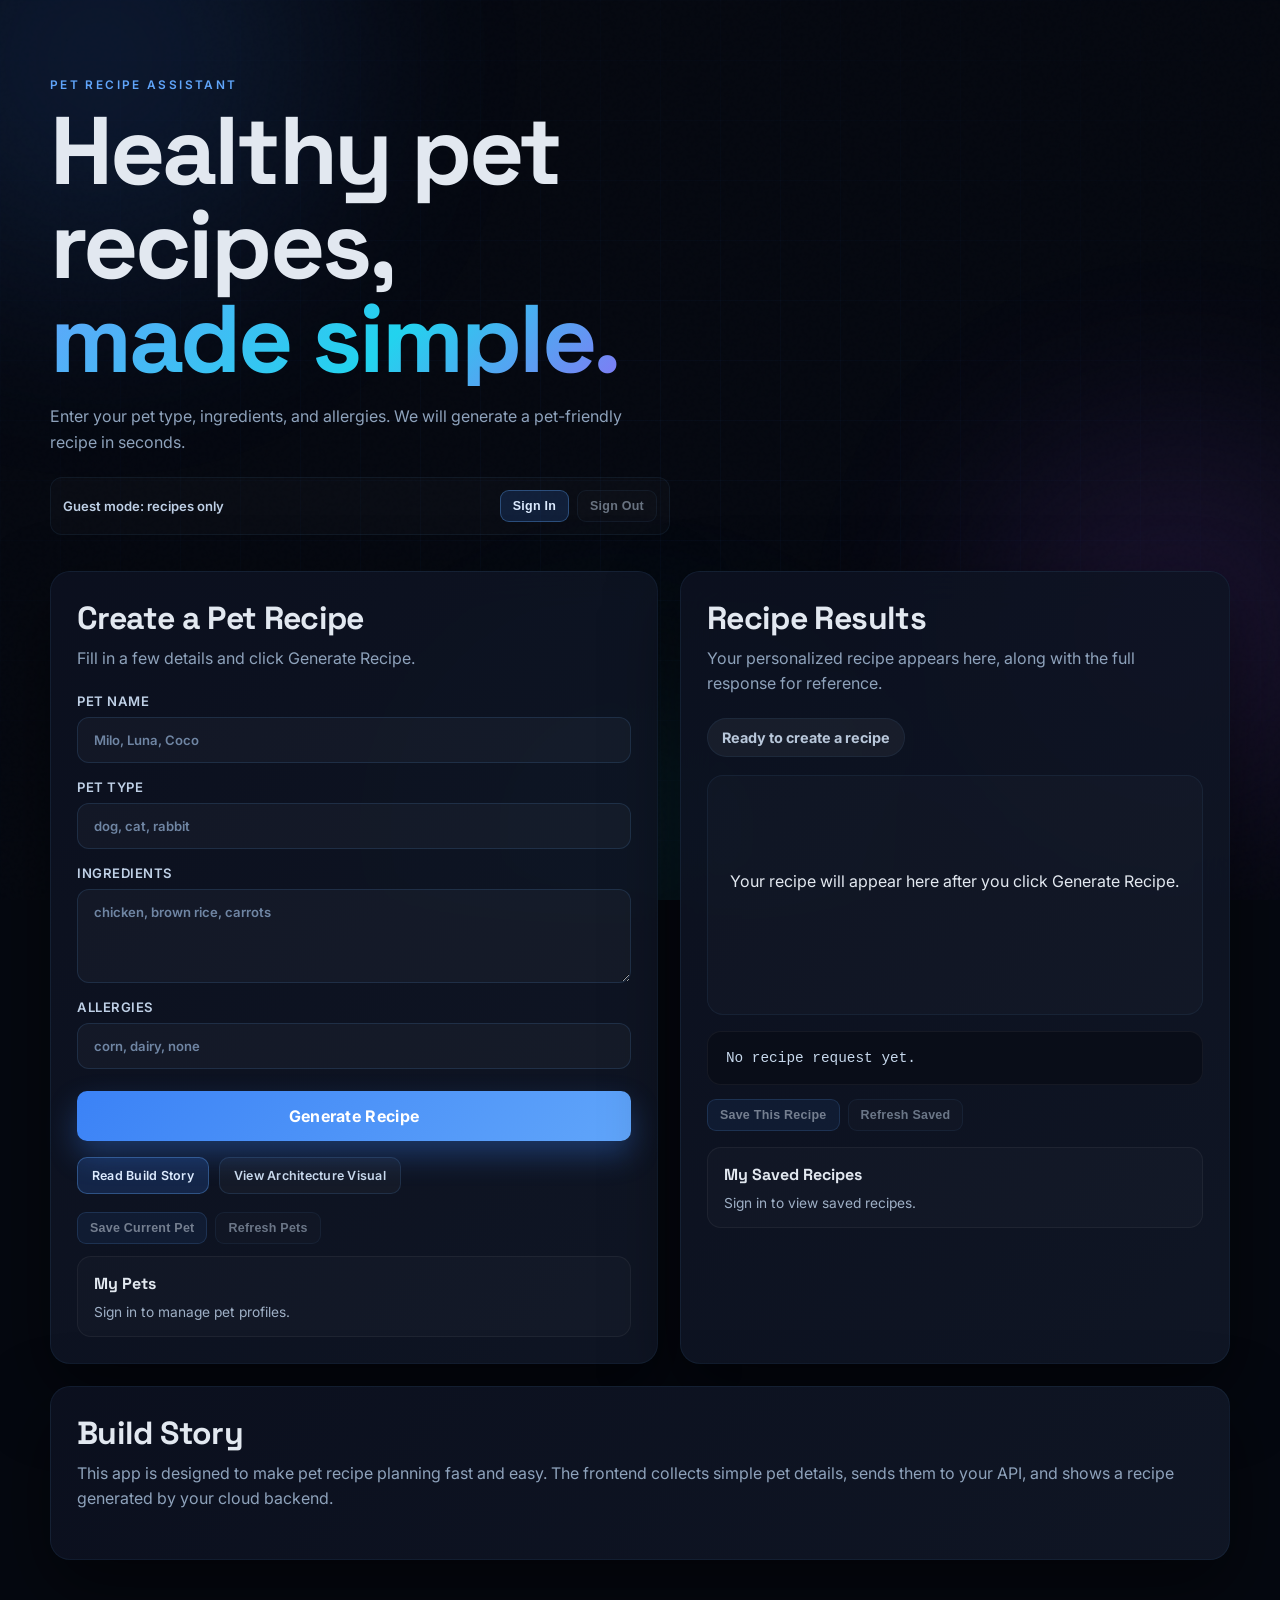
==== frontend/index.html @ ad357bfb "Initial pet recipe app with cloud deploy scripts" ====
<!DOCTYPE html>
<html lang="en">
<head>
    <meta charset="UTF-8">
    <meta name="viewport" content="width=device-width, initial-scale=1.0">
    <title>Pet Recipe Studio</title>
    <link rel="preconnect" href="https://fonts.googleapis.com">
    <link rel="preconnect" href="https://fonts.gstatic.com" crossorigin>
    <link href="https://fonts.googleapis.com/css2?family=Inter:wght@400;500;600;700&family=Space+Grotesk:wght@500;700&display=swap" rel="stylesheet">
    <link rel="stylesheet" href="./styles.css">
</head>
<body>
    <div class="bg-orbs">
        <div class="orb orb-1"></div>
        <div class="orb orb-2"></div>
        <div class="orb orb-3"></div>
    </div>
    <div class="bg-grid"></div>

    <div class="page-shell">
        <header class="hero">
            <p class="eyebrow">Pet Recipe Assistant</p>
            <h1>
                <span class="hero-line-1">Healthy pet recipes,</span>
                <span class="hero-line-2">made simple.</span>
            </h1>
            <p class="hero-copy">
                Enter your pet type, ingredients, and allergies.
                We will generate a pet-friendly recipe in seconds.
            </p>
            <div class="auth-bar">
                <div id="auth-state" class="auth-state">Guest mode: recipes only</div>
                <div class="auth-actions">
                    <button id="sign-in-btn" class="auth-button" type="button">Sign In</button>
                    <button id="sign-out-btn" class="auth-button ghost" type="button">Sign Out</button>
                </div>
            </div>
        </header>

        <main class="workspace">
            <section class="panel form-panel">
                <div class="panel-header">
                    <h2>Create a Pet Recipe</h2>
                    <p>Fill in a few details and click Generate Recipe.</p>
                </div>

                <form id="recipe-form" class="recipe-form">
                    <label>
                        Pet Name
                        <input id="pet-name" name="petName" type="text" placeholder="Milo, Luna, Coco">
                    </label>

                    <label>
                        Pet Type
                        <input id="pet-type" name="petType" type="text" placeholder="dog, cat, rabbit" required>
                    </label>

                    <label>
                        Ingredients
                        <textarea id="ingredients" name="ingredients" rows="4" placeholder="chicken, brown rice, carrots" required></textarea>
                    </label>

                    <label>
                        Allergies
                        <input id="allergies" name="allergies" type="text" placeholder="corn, dairy, none">
                    </label>

                    <button class="primary-button" type="submit">Generate Recipe</button>
                </form>

                <div class="story-actions">
                    <a class="story-link" href="./story.html" target="_blank" rel="noopener noreferrer">Read Build Story</a>
                    <a class="story-link ghost" href="./architecture-diagram.html" target="_blank" rel="noopener noreferrer">View Architecture Visual</a>
                </div>

                <div class="saved-actions pets-actions">
                    <button id="save-pet-btn" class="auth-button" type="button">Save Current Pet</button>
                    <button id="refresh-pets-btn" class="auth-button ghost" type="button">Refresh Pets</button>
                </div>

                <section class="saved-recipes pets-panel">
                    <h3>My Pets</h3>
                    <div id="saved-pets-list" class="saved-recipes-list">
                        <p class="saved-empty">Sign in to manage pet profiles.</p>
                    </div>
                </section>
            </section>

            <section class="panel output-panel">
                <div class="panel-header">
                    <h2>Recipe Results</h2>
                    <p>Your personalized recipe appears here, along with the full response for reference.</p>
                </div>

                <div id="status-pill" class="status-pill idle">Ready to create a recipe</div>
                <article id="recipe-output" class="recipe-output">
                    <p>Your recipe will appear here after you click Generate Recipe.</p>
                </article>
                <pre id="raw-response" class="raw-response">No recipe request yet.</pre>

                <div class="saved-actions">
                    <button id="save-recipe-btn" class="auth-button" type="button">Save This Recipe</button>
                    <button id="refresh-saved-btn" class="auth-button ghost" type="button">Refresh Saved</button>
                </div>

                <section class="saved-recipes">
                    <h3>My Saved Recipes</h3>
                    <div id="saved-recipes-list" class="saved-recipes-list">
                        <p class="saved-empty">Sign in to view saved recipes.</p>
                    </div>
                </section>
            </section>
        </main>

        <section class="panel story-panel">
            <div class="panel-header">
                <h2>Build Story</h2>
                <p>
                    This app is designed to make pet recipe planning fast and easy.
                    The frontend collects simple pet details, sends them to your API,
                    and shows a recipe generated by your cloud backend.
                </p>
            </div>
        </section>
    </div>

    <script src="./app.js"></script>
</body>
</html>
---- frontend/styles.css ----
:root {
    --bg: #050810;
    --surface: rgba(12, 17, 32, 0.9);
    --surface-2: rgba(17, 24, 39, 0.9);
    --surface-input: rgba(255, 255, 255, 0.03);
    --border: rgba(99, 179, 255, 0.14);
    --border-soft: rgba(99, 179, 255, 0.07);
    --text: #e2e8f0;
    --muted: #8ea2bb;
    --blue: #3b82f6;
    --blue-light: #60a5fa;
    --cyan: #22d3ee;
    --purple: #a855f7;
    --success: #34d399;
    --danger: #fda4af;
    --radius-lg: 20px;
    --radius-md: 12px;
}

* {
    box-sizing: border-box;
}

body {
    margin: 0;
    min-height: 100vh;
    font-family: "Inter", sans-serif;
    color: var(--text);
    background: var(--bg);
    overflow-x: hidden;
}

body::before {
    content: "";
    position: fixed;
    inset: 0;
    background-image: url("data:image/svg+xml,%3Csvg viewBox='0 0 256 256' xmlns='http://www.w3.org/2000/svg'%3E%3Cfilter id='noise'%3E%3CfeTurbulence type='fractalNoise' baseFrequency='0.9' numOctaves='4' stitchTiles='stitch'/%3E%3C/filter%3E%3Crect width='100%25' height='100%25' filter='url(%23noise)' opacity='0.035'/%3E%3C/svg%3E");
    opacity: 0.4;
    pointer-events: none;
}

.bg-orbs {
    position: fixed;
    inset: 0;
    pointer-events: none;
    z-index: 0;
    overflow: hidden;
}

.orb {
    position: absolute;
    border-radius: 50%;
    filter: blur(100px);
    opacity: 0.18;
    animation: orbFloat 12s ease-in-out infinite;
}

.orb-1 {
    width: 560px;
    height: 560px;
    top: -220px;
    left: -180px;
    background: radial-gradient(circle, #3b82f6, transparent);
}

.orb-2 {
    width: 460px;
    height: 460px;
    top: 44%;
    right: -130px;
    background: radial-gradient(circle, #a855f7, transparent);
    animation-delay: -4s;
}

.orb-3 {
    width: 360px;
    height: 360px;
    bottom: -110px;
    left: 35%;
    background: radial-gradient(circle, #22d3ee, transparent);
    animation-delay: -8s;
}

.bg-grid {
    position: fixed;
    inset: 0;
    z-index: 0;
    pointer-events: none;
    background-image:
        linear-gradient(rgba(59, 130, 246, 0.04) 1px, transparent 1px),
        linear-gradient(90deg, rgba(59, 130, 246, 0.04) 1px, transparent 1px);
    background-size: 60px 60px;
    mask-image: radial-gradient(ellipse 80% 80% at 50% 50%, black, transparent);
}

.page-shell {
    position: relative;
    z-index: 1;
    width: min(1180px, calc(100% - 32px));
    margin: 0 auto;
    padding: 42px 0 64px;
}

.hero {
    padding: 36px 0 36px;
}

.eyebrow {
    margin: 0 0 12px;
    font-size: 0.74rem;
    font-weight: 600;
    text-transform: uppercase;
    letter-spacing: 0.2em;
    color: var(--blue-light);
}

.hero h1 {
    max-width: 11ch;
    margin: 0;
    font-family: "Space Grotesk", sans-serif;
    font-size: clamp(3rem, 8vw, 6rem);
    font-weight: 700;
    letter-spacing: -0.03em;
    line-height: 0.98;
}

.hero-line-1,
.hero-line-2 {
    display: block;
}

.hero-line-2 {
    background: linear-gradient(135deg, var(--blue-light), var(--cyan), var(--purple));
    -webkit-background-clip: text;
    -webkit-text-fill-color: transparent;
    background-clip: text;
}

.hero-copy {
    max-width: 620px;
    margin: 18px 0 0;
    font-size: 1rem;
    line-height: 1.6;
    color: var(--muted);
}

.auth-bar {
    margin-top: 22px;
    display: flex;
    align-items: center;
    justify-content: space-between;
    gap: 14px;
    max-width: 620px;
    border: 1px solid var(--border-soft);
    background: rgba(255, 255, 255, 0.02);
    border-radius: 12px;
    padding: 12px;
}

.auth-state {
    font-size: 0.82rem;
    color: #bfd0e6;
    font-weight: 600;
}

.auth-actions {
    display: flex;
    gap: 8px;
}

.auth-button {
    border: 1px solid rgba(96, 165, 250, 0.35);
    background: rgba(59, 130, 246, 0.16);
    color: #dbeafe;
    border-radius: 9px;
    padding: 8px 12px;
    font-size: 0.78rem;
    font-weight: 700;
    letter-spacing: 0.02em;
    cursor: pointer;
}

.auth-button.ghost {
    border-color: var(--border);
    background: rgba(255, 255, 255, 0.03);
    color: #c7d8ec;
}

.auth-button:disabled {
    opacity: 0.5;
    cursor: not-allowed;
}

.workspace {
    display: grid;
    grid-template-columns: 1.05fr 0.95fr;
    gap: 22px;
}

.panel {
    padding: 26px;
    border: 1px solid var(--border-soft);
    border-radius: var(--radius-lg);
    background: linear-gradient(135deg, var(--surface), var(--surface-2));
    backdrop-filter: blur(18px);
    box-shadow: 0 28px 70px rgba(0, 0, 0, 0.5);
}

.panel-header h2 {
    margin: 0 0 8px;
    font-family: "Space Grotesk", sans-serif;
    font-size: 2rem;
    letter-spacing: -0.02em;
}

.panel-header p {
    margin: 0 0 22px;
    color: var(--muted);
    line-height: 1.55;
}

.recipe-form {
    display: grid;
    gap: 16px;
}

.recipe-form label {
    display: grid;
    gap: 8px;
    font-size: 0.82rem;
    letter-spacing: 0.04em;
    text-transform: uppercase;
    font-weight: 600;
    color: #bfd0e6;
}

.recipe-form input,
.recipe-form textarea {
    width: 100%;
    padding: 14px 16px;
    border: 1px solid var(--border);
    border-radius: var(--radius-md);
    background: var(--surface-input);
    font: inherit;
    color: var(--text);
}

.recipe-form input::placeholder,
.recipe-form textarea::placeholder {
    color: #6f85a3;
}

.recipe-form input:focus,
.recipe-form textarea:focus {
    outline: 2px solid rgba(59, 130, 246, 0.16);
    border-color: rgba(96, 165, 250, 0.45);
}

.primary-button {
    margin-top: 6px;
    padding: 15px 18px;
    border: 0;
    border-radius: 10px;
    background: linear-gradient(135deg, var(--blue) 0%, var(--blue-light) 100%);
    color: white;
    font: inherit;
    font-weight: 700;
    letter-spacing: 0.02em;
    cursor: pointer;
    transition: transform 140ms ease, box-shadow 140ms ease;
    box-shadow: 0 14px 30px rgba(59, 130, 246, 0.33);
}

.story-actions {
    display: flex;
    flex-wrap: wrap;
    gap: 10px;
    margin-top: 16px;
}

.story-link {
    display: inline-flex;
    align-items: center;
    justify-content: center;
    padding: 10px 14px;
    border-radius: 10px;
    background: rgba(59, 130, 246, 0.18);
    border: 1px solid rgba(96, 165, 250, 0.35);
    color: #dbeafe;
    font-size: 0.78rem;
    font-weight: 600;
    text-decoration: none;
    letter-spacing: 0.02em;
    transition: transform 140ms ease, border-color 140ms ease, background 140ms ease;
}

.story-link:hover {
    transform: translateY(-1px);
    border-color: rgba(96, 165, 250, 0.6);
    background: rgba(59, 130, 246, 0.28);
}

.story-link.ghost {
    background: rgba(255, 255, 255, 0.03);
    border-color: var(--border);
    color: #c7d8ec;
}

.primary-button:hover {
    transform: translateY(-2px);
}

.primary-button:disabled {
    cursor: wait;
    opacity: 0.72;
}

.status-pill {
    display: inline-flex;
    align-items: center;
    margin-bottom: 18px;
    padding: 10px 14px;
    border-radius: 999px;
    background: rgba(255, 255, 255, 0.05);
    border: 1px solid var(--border-soft);
    color: #b8c7da;
    font-size: 0.9rem;
    font-weight: 700;
}

.status-pill.loading {
    background: rgba(96, 165, 250, 0.12);
    border-color: rgba(96, 165, 250, 0.24);
    color: #bfdbfe;
}

.status-pill.success {
    background: rgba(52, 211, 153, 0.16);
    border-color: rgba(52, 211, 153, 0.28);
    color: var(--success);
}

.status-pill.error {
    background: rgba(244, 63, 94, 0.14);
    border-color: rgba(244, 63, 94, 0.24);
    color: var(--danger);
}

.recipe-output {
    min-height: 240px;
    padding: 22px;
    border-radius: 16px;
    background: rgba(255, 255, 255, 0.02);
    border: 1px solid var(--border-soft);
    line-height: 1.7;
    white-space: pre-wrap;
}

.raw-response {
    margin: 16px 0 0;
    padding: 18px;
    border-radius: 14px;
    border: 1px solid rgba(255, 255, 255, 0.05);
    background: #090d18;
    color: #c7d8ec;
    overflow-x: auto;
    font-size: 0.9rem;
}

.saved-actions {
    margin-top: 14px;
    display: flex;
    gap: 8px;
    flex-wrap: wrap;
}

.saved-recipes {
    margin-top: 16px;
    padding: 16px;
    border-radius: 14px;
    border: 1px solid rgba(255, 255, 255, 0.05);
    background: rgba(255, 255, 255, 0.02);
}

.saved-recipes h3 {
    margin: 0 0 10px;
    font-size: 1rem;
    font-family: "Space Grotesk", sans-serif;
}

.saved-recipes-list {
    display: grid;
    gap: 10px;
}

.saved-item {
    border: 1px solid var(--border-soft);
    border-radius: 10px;
    padding: 10px 12px;
    background: rgba(6, 10, 20, 0.6);
}

.saved-item-header {
    margin: 0 0 6px;
    font-size: 0.85rem;
    color: #dbeafe;
    font-weight: 700;
}

.saved-item-meta {
    margin: 0;
    font-size: 0.75rem;
    color: #9fb0c6;
}

.saved-item-text {
    margin: 8px 0 0;
    white-space: pre-wrap;
    line-height: 1.5;
    color: #d6e2f1;
    font-size: 0.88rem;
}

.saved-empty {
    margin: 0;
    color: #9fb0c6;
    font-size: 0.86rem;
}

.pets-actions {
    margin-top: 18px;
}

.pets-panel {
    margin-top: 12px;
}

@media (max-width: 920px) {
    .workspace {
        grid-template-columns: 1fr;
    }

    .hero h1 {
        max-width: none;
    }

    .page-shell {
        padding-top: 24px;
    }

    .auth-bar {
        flex-direction: column;
        align-items: stretch;
    }

    .auth-actions {
        width: 100%;
        justify-content: flex-start;
    }
}

@media (prefers-reduced-motion: no-preference) {
    .hero,
    .panel {
        animation: rise-in 500ms ease both;
    }

    .panel:nth-child(2) {
        animation-delay: 90ms;
    }
}

@keyframes rise-in {
    from {
        opacity: 0;
        transform: translateY(18px);
    }
    to {
        opacity: 1;
        transform: translateY(0);
    }
}

@keyframes orbFloat {
    0%,
    100% {
        transform: translateY(0) scale(1);
    }
    50% {
        transform: translateY(-40px) scale(1.05);
    }
}

.story-panel {
    margin-top: 22px;
}
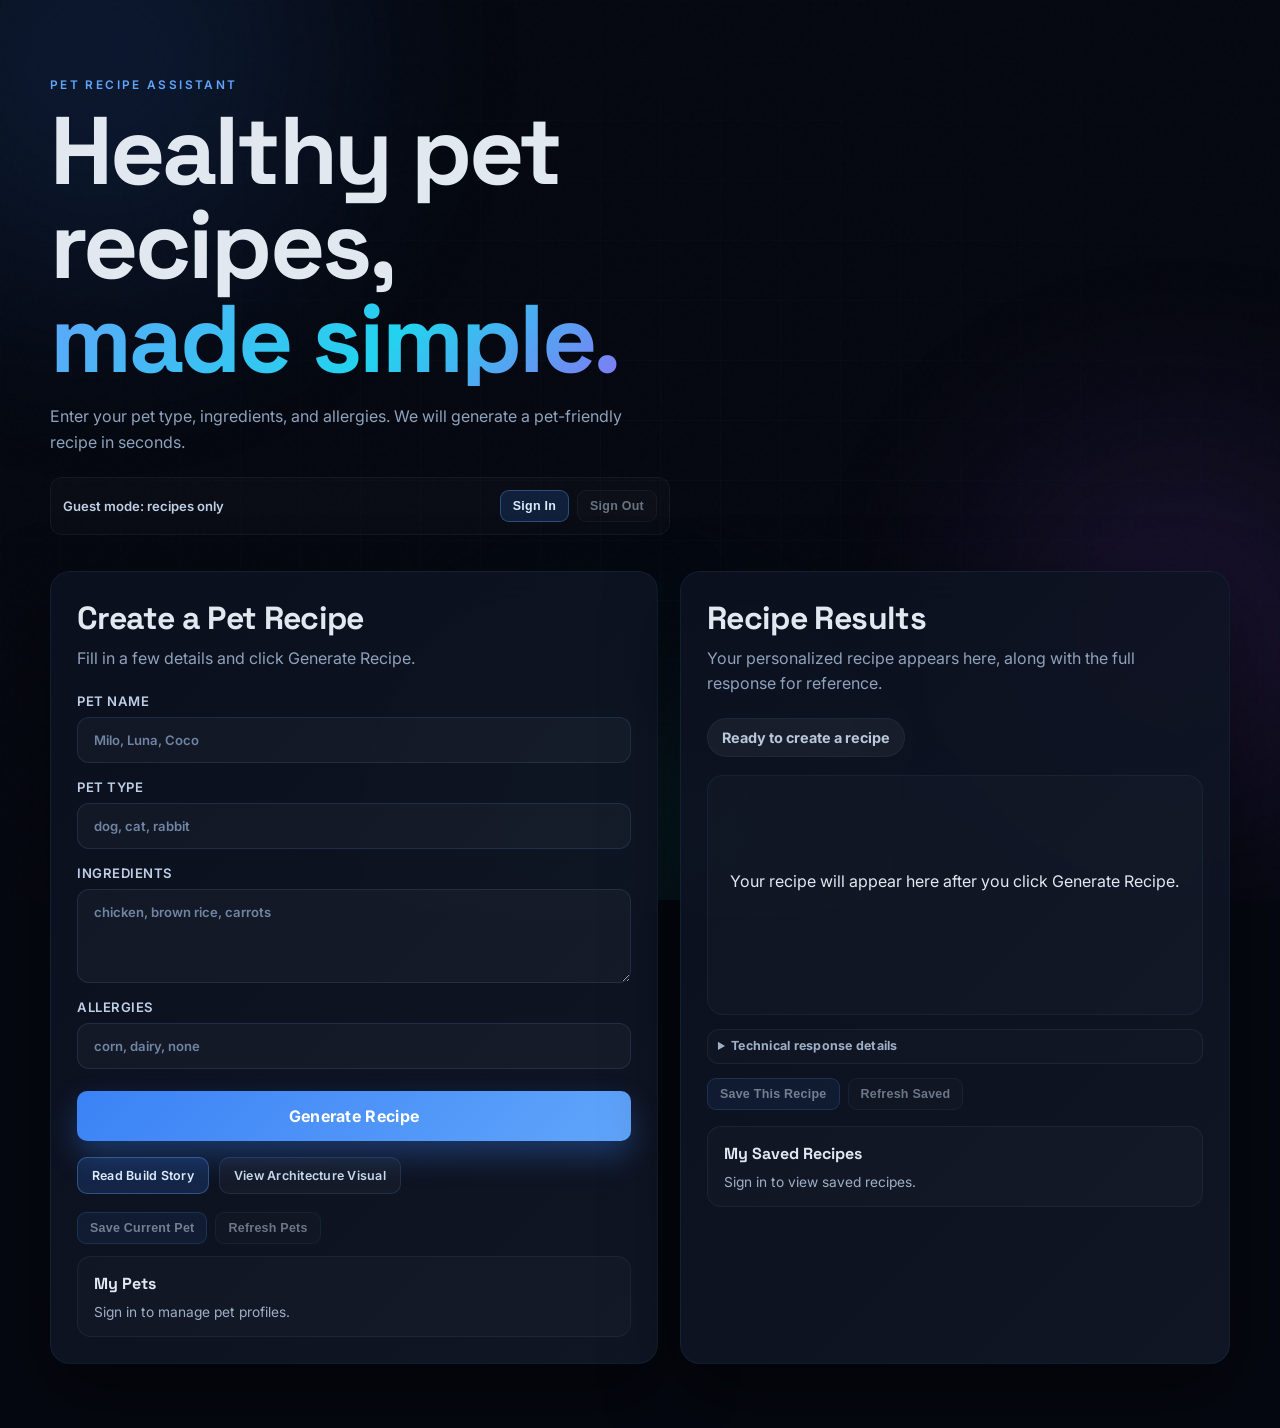
==== commit b65017bd: "Add GitHub Actions workflow and update application files" ====
--- a/frontend/index.html
+++ b/frontend/index.html
@@ -96,7 +96,11 @@
                 <article id="recipe-output" class="recipe-output">
                     <p>Your recipe will appear here after you click Generate Recipe.</p>
                 </article>
-                <pre id="raw-response" class="raw-response">No recipe request yet.</pre>
+
+                <details class="raw-response-wrap">
+                    <summary>Technical response details</summary>
+                    <pre id="raw-response" class="raw-response">No recipe request yet.</pre>
+                </details>
 
                 <div class="saved-actions">
                     <button id="save-recipe-btn" class="auth-button" type="button">Save This Recipe</button>
@@ -111,17 +115,6 @@
                 </section>
             </section>
         </main>
-
-        <section class="panel story-panel">
-            <div class="panel-header">
-                <h2>Build Story</h2>
-                <p>
-                    This app is designed to make pet recipe planning fast and easy.
-                    The frontend collects simple pet details, sends them to your API,
-                    and shows a recipe generated by your cloud backend.
-                </p>
-            </div>
-        </section>
     </div>
 
     <script src="./app.js"></script>
--- a/frontend/styles.css
+++ b/frontend/styles.css
@@ -357,7 +357,7 @@
 }
 
 .raw-response {
-    margin: 16px 0 0;
+    margin: 10px 0 0;
     padding: 18px;
     border-radius: 14px;
     border: 1px solid rgba(255, 255, 255, 0.05);
@@ -367,6 +367,22 @@
     font-size: 0.9rem;
 }
 
+.raw-response-wrap {
+    margin-top: 14px;
+    border: 1px solid rgba(255, 255, 255, 0.06);
+    border-radius: 12px;
+    background: rgba(255, 255, 255, 0.015);
+    padding: 8px 10px 10px;
+}
+
+.raw-response-wrap summary {
+    cursor: pointer;
+    font-size: 0.78rem;
+    font-weight: 700;
+    letter-spacing: 0.02em;
+    color: #9fb0c6;
+}
+
 .saved-actions {
     margin-top: 14px;
     display: flex;
@@ -436,21 +452,40 @@
 }
 
 @media (max-width: 920px) {
+    body {
+        padding-top: max(env(safe-area-inset-top), 12px);
+    }
+
     .workspace {
         grid-template-columns: 1fr;
     }
 
     .hero h1 {
         max-width: none;
+        font-size: clamp(2.2rem, 10vw, 3.5rem);
+        line-height: 1.02;
     }
 
     .page-shell {
-        padding-top: 24px;
+        width: min(1180px, calc(100% - 16px));
+        padding-top: 14px;
+    }
+
+    .hero {
+        padding: 18px 0 24px;
+    }
+
+    .hero-copy {
+        margin-top: 12px;
+        font-size: 0.95rem;
+        line-height: 1.55;
     }
 
     .auth-bar {
         flex-direction: column;
         align-items: stretch;
+        margin-top: 14px;
+        padding: 10px;
     }
 
     .auth-actions {
@@ -489,8 +524,4 @@
     50% {
         transform: translateY(-40px) scale(1.05);
     }
-}
-
-.story-panel {
-    margin-top: 22px;
 }
